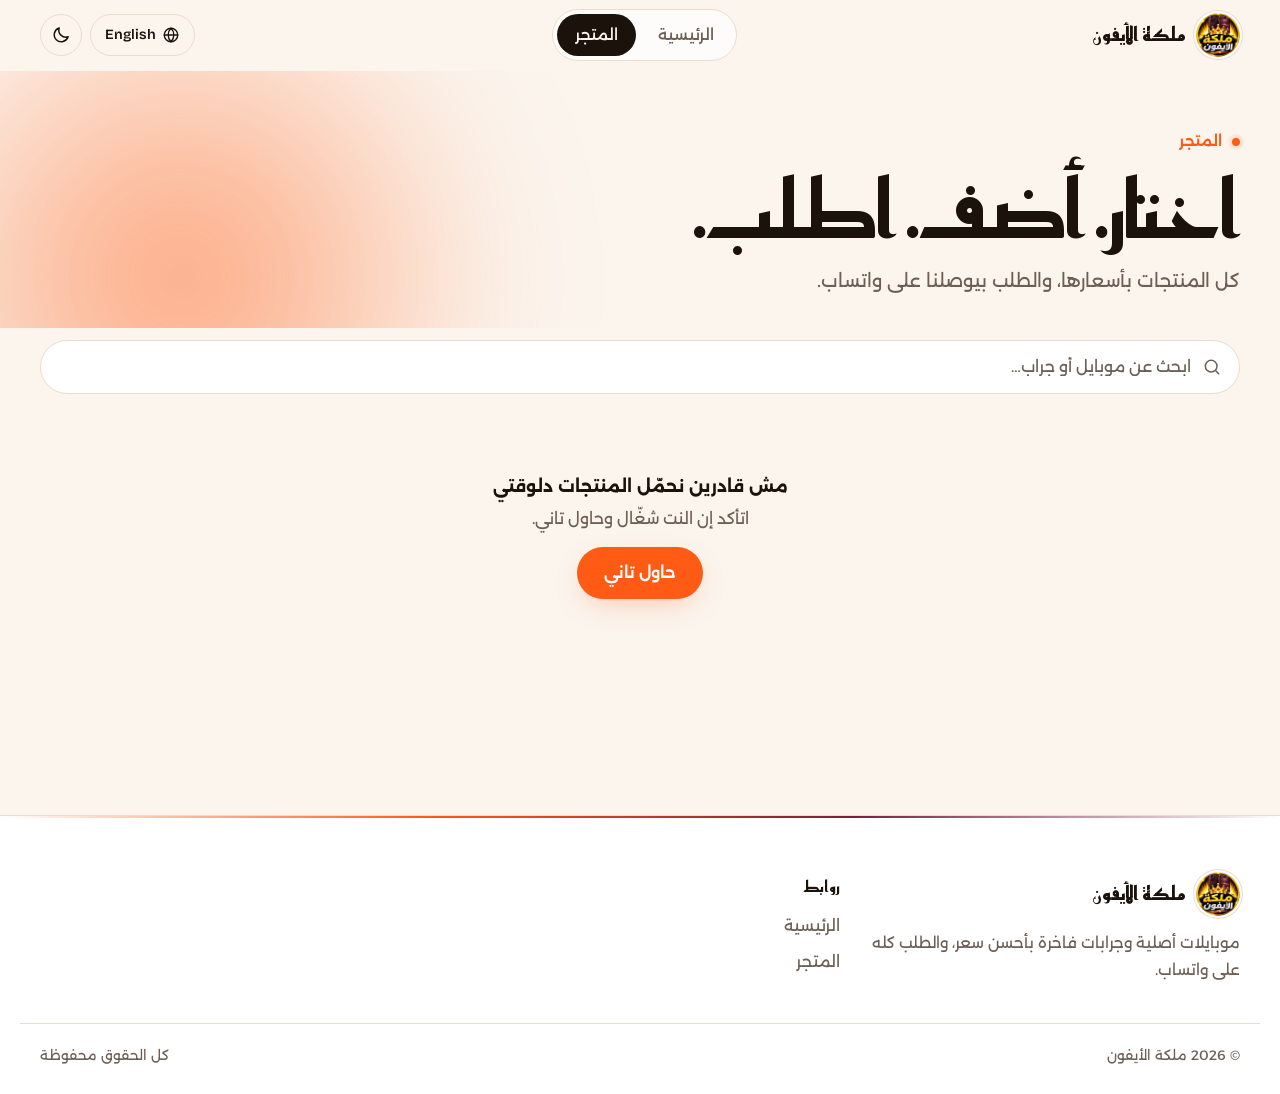
==== main.html @ d108b0ff "4" ====
<!doctype html>
<html lang="ar" dir="rtl">
<head>
<meta charset="utf-8">
<meta name="viewport" content="width=device-width, initial-scale=1, viewport-fit=cover">
<title>المتجر | ملكة الأيفون</title>
<meta name="description" content="تسوّق موبايلات وجرابات ملكة الأيفون بأسعارها، وابعت طلبك على واتساب.">
<meta name="color-scheme" content="light dark">
<meta name="theme-color" content="#FBF5EE" media="(prefers-color-scheme: light)">
<meta name="theme-color" content="#0D0907" media="(prefers-color-scheme: dark)">
<meta property="og:type" content="website">
<meta property="og:title" content="المتجر | ملكة الأيفون">
<meta property="og:description" content="تسوّق موبايلات وجرابات ملكة الأيفون بأسعارها، وابعت طلبك على واتساب.">
<link rel="icon" href="favicon.ico" sizes="any">
<link rel="icon" type="image/png" sizes="32x32" href="img/favicon-32.png">
<link rel="icon" type="image/png" sizes="16x16" href="img/favicon-16.png">
<link rel="apple-touch-icon" href="img/apple-touch-icon.png">
<link rel="manifest" href="manifest.webmanifest">
<script>try{var d=document.documentElement,t=localStorage.getItem('mk_theme'),l=localStorage.getItem('mk_lang');if(t==='light'||t==='dark')d.setAttribute('data-theme',t);if(l==='en'){d.lang='en';d.dir='ltr'}}catch(e){}</script>
<link rel="preconnect" href="https://fonts.googleapis.com">
<link rel="preconnect" href="https://fonts.gstatic.com" crossorigin>
<link rel="stylesheet" href="https://fonts.googleapis.com/css2?family=Alexandria:wght@300;400;500;600;700&family=Bricolage+Grotesque:opsz,wght@12..96,400;12..96,500;12..96,700;12..96,800&family=Reem+Kufi:wght@500;600;700&family=Unbounded:wght@500;700;800&display=swap">
<link rel="stylesheet" href="one.css">
<link rel="stylesheet" href="main/main.css">
<script src="config.js" defer></script>
<script src="one.js" defer></script>
<script src="main/main.js" defer></script>
</head>
<body data-page="main">
<a class="skip" href="#page" data-t="skip">تخطّى للمحتوى</a>
<div class="announce" id="announce" role="status" hidden><span></span></div>
<header class="top">
  <div class="wrap top-in">
    <a class="brand" href="index.html">
      <img class="brand-logo" src="img/logo.webp" width="44" height="44" alt="" decoding="async">
      <span class="brand-name" data-brand-name>ملكة الأيفون</span>
    </a>
    <nav class="nav" aria-label="القائمة" data-t-al="menu">
      <a href="index.html" data-t="home">الرئيسية</a>
      <a href="main.html" aria-current="page" data-t="shop">المتجر</a>
    </nav>
    <div class="top-act">
      <button class="lang-btn" id="langBtn" type="button" aria-label="Switch to English"><svg viewBox="0 0 24 24" width="18" height="18" fill="none" stroke="currentColor" stroke-width="1.8" stroke-linecap="round" aria-hidden="true"><circle cx="12" cy="12" r="9"/><path d="M3 12h18M12 3c2.6 2.6 3.8 5.6 3.8 9s-1.2 6.4-3.8 9c-2.6-2.6-3.8-5.6-3.8-9S9.4 5.6 12 3z"/></svg><span>English</span></button>
      <button class="icon-btn" id="themeBtn" type="button" aria-label="تبديل الثيم">
        <svg class="i-moon" viewBox="0 0 24 24" width="20" height="20" fill="none" stroke="currentColor" stroke-width="1.8" stroke-linecap="round" stroke-linejoin="round" aria-hidden="true"><path d="M20.5 14.2A8.5 8.5 0 0 1 9.8 3.5a8.5 8.5 0 1 0 10.7 10.7z"/></svg>
        <svg class="i-sun" viewBox="0 0 24 24" width="20" height="20" fill="none" stroke="currentColor" stroke-width="1.8" stroke-linecap="round" stroke-linejoin="round" aria-hidden="true"><circle cx="12" cy="12" r="4"/><path d="M12 2v2M12 20v2M4.9 4.9l1.4 1.4M17.7 17.7l1.4 1.4M2 12h2M20 12h2M4.9 19.1l1.4-1.4M17.7 6.3l1.4-1.4"/></svg>
      </button>
    </div>
  </div>
</header>
<main id="page">
  <section class="shop-hero">
    <div class="hero-bg" aria-hidden="true"><span class="blob b1"></span></div>
    <div class="wrap">
      <p class="eyebrow"><span class="dot"></span><span data-t="shopEyebrow">المتجر</span></p>
      <h1 class="shop-title" data-t="shopTitle">اختار. أضف. اطلب.</h1>
      <p class="sec-sub" data-t="shopSub">كل المنتجات بأسعارها، والطلب بيوصلنا على واتساب.</p>
    </div>
  </section>
  <div class="wrap">
    <div class="toolbar" id="toolbar">
      <label class="search">
        <span class="sr" data-t="search">ابحث عن منتج</span>
        <svg viewBox="0 0 24 24" width="20" height="20" fill="none" stroke="currentColor" stroke-width="1.8" stroke-linecap="round" aria-hidden="true"><circle cx="11" cy="11" r="7"/><path d="M20 20l-3.5-3.5"/></svg>
        <input id="q" type="search" placeholder="ابحث عن موبايل أو جراب…" data-t-ph="searchPh" autocomplete="off" enterkeyhint="search" maxlength="60">
      </label>
      <div class="cats" id="cats" role="group" aria-label="الأقسام" data-t-al="cats" hidden></div>
    </div>
    <p class="count" id="count" aria-live="polite"></p>
    <div id="shop" class="shop-area">
      <div class="grid" aria-hidden="true">
        <div class="card skel"></div><div class="card skel"></div><div class="card skel"></div><div class="card skel"></div>
        <div class="card skel"></div><div class="card skel"></div><div class="card skel"></div><div class="card skel"></div>
      </div>
    </div>
  </div>

  <div class="cartbar" id="cartbar" hidden><button type="button" id="cartOpen" aria-haspopup="dialog"></button></div>

  <dialog class="sheet" id="pd" aria-labelledby="pdHead">
    <div class="sheet-head"><h2 id="pdHead" data-t="pdHead">تفاصيل المنتج</h2><button class="close" type="button" data-close data-t-al="close" aria-label="إغلاق"><svg viewBox="0 0 24 24" width="18" height="18" fill="none" stroke="currentColor" stroke-width="2" stroke-linecap="round" aria-hidden="true"><path d="M6 6l12 12M18 6L6 18"/></svg></button></div>
    <div class="sheet-body" id="pdBody"></div>
    <div class="sheet-foot" id="pdFoot"></div>
  </dialog>

  <dialog class="sheet" id="cart" aria-labelledby="cartHead">
    <div class="sheet-head"><h2 id="cartHead" data-t="cartHead">طلبك</h2><button class="close" type="button" data-close data-t-al="close" aria-label="إغلاق"><svg viewBox="0 0 24 24" width="18" height="18" fill="none" stroke="currentColor" stroke-width="2" stroke-linecap="round" aria-hidden="true"><path d="M6 6l12 12M18 6L6 18"/></svg></button></div>
    <div class="sheet-body">
      <div class="lines" id="cartLines"></div>
      <div class="total"><span data-t="total">الإجمالي</span><span class="v" id="cartTotal"></span></div>
      <p class="note-s" id="cartNote" hidden></p>
      <form class="form" id="orderForm" novalidate>
        <label><span data-t="fName">الاسم</span>
          <input id="fName" name="name" type="text" autocomplete="name" maxlength="60" required>
          <span class="err" id="fNameErr" data-t="fNameErr" hidden>اكتب اسمك عشان نعرف نكلمك.</span>
        </label>
        <label id="fAddrWrap"><span data-t="fAddr">العنوان</span>
          <input id="fAddr" name="address" type="text" autocomplete="street-address" maxlength="200">
        </label>
        <label><span data-t="fNote">ملاحظات (اختياري)</span>
          <textarea id="fNote" name="note" maxlength="300"></textarea>
        </label>
      </form>
    </div>
    <div class="sheet-foot">
      <button class="btn btn-main btn-block" type="button" id="sendOrder">
        <svg viewBox="0 0 24 24" width="20" height="20" fill="currentColor" aria-hidden="true"><path d="M12.04 2a9.9 9.9 0 0 0-8.5 14.9L2 22l5.25-1.38A9.9 9.9 0 1 0 12.04 2zm5.8 14.1c-.25.7-1.45 1.33-2 1.4-.52.07-1.17.1-1.88-.12a17 17 0 0 1-1.7-.63c-3-1.3-4.95-4.32-5.1-4.52-.15-.2-1.2-1.6-1.2-3.04 0-1.45.76-2.16 1.03-2.45.27-.3.6-.37.8-.37h.58c.18 0 .43-.07.67.5.25.6.84 2.06.92 2.2.07.15.12.32.02.52-.1.2-.15.32-.3.5l-.45.52c-.15.15-.3.31-.13.6.17.3.77 1.27 1.65 2.05 1.13 1 2.08 1.32 2.38 1.47.3.15.47.12.65-.07.17-.2.75-.87.95-1.17.2-.3.4-.25.67-.15.27.1 1.72.8 2.02.96.3.15.5.22.57.35.07.12.07.7-.18 1.4z"/></svg>
        <span data-t="send">إرسال الطلب على واتساب</span>
      </button>
      <button class="btn btn-ghost btn-block" type="button" id="clearCart" data-t="clear">تفريغ السلة</button>
    </div>
  </dialog>
</main>
<footer class="foot" id="foot"></footer>
<div class="toast" id="toast" role="status" aria-live="polite"></div>
</body>
</html>
---- one.css ----
:root{
  color-scheme: light;
  --bg:#FBF5EE;
  --surface:#FFFFFF;
  --surface-2:#F4EADF;
  --ink:#1B120C;
  --ink-2:#6E5F55;
  --line:#EBDCCB;
  --brand:#FF5B14;
  --brand-2:#FF8A3D;
  --brand-deep:#C93D05;
  --on-brand:#FFFFFF;
  --brand-soft:#FFE6D8;
  --accent:#7A1E3A;
  --glow:rgba(255,91,20,.38);
  --spot:rgba(255,120,50,.16);
  --danger:#C2362F;
  --ok:#2F7D5B;
  --shadow:0 1px 2px rgba(27,18,12,.05), 0 18px 40px -22px rgba(90,40,10,.35);
  --r-s:12px; --r-m:20px; --r-l:30px;
  --f-display:"Reem Kufi","Alexandria",system-ui,sans-serif;
  --f-body:"Alexandria","Segoe UI",Tahoma,system-ui,sans-serif;
  --gold:var(--brand); --gold-ink:var(--on-brand); --gold-deep:var(--brand);
}
:root:lang(en){
  --f-display:"Unbounded","Bricolage Grotesque",system-ui,sans-serif;
  --f-body:"Bricolage Grotesque",system-ui,sans-serif;
}
@media (prefers-color-scheme: dark){
  :root:not([data-theme="light"]){
    color-scheme: dark;
    --bg:#0D0907; --surface:#17110D; --surface-2:#221912; --ink:#F7EDE4; --ink-2:#B3A194; --line:#30251C;
    --brand:#FF6A26; --brand-2:#FF9A55; --brand-deep:#FF6A26; --on-brand:#1A0A02; --brand-soft:#33190B; --accent:#E0577C;
    --glow:rgba(255,106,38,.45); --spot:rgba(255,106,38,.14); --danger:#F0857E; --ok:#6CC49C;
    --shadow:0 1px 2px rgba(0,0,0,.4), 0 22px 50px -24px rgba(0,0,0,.8);
  }
}
:root[data-theme="dark"]{
  color-scheme: dark;
  --bg:#0D0907; --surface:#17110D; --surface-2:#221912; --ink:#F7EDE4; --ink-2:#B3A194; --line:#30251C;
  --brand:#FF6A26; --brand-2:#FF9A55; --brand-deep:#FF6A26; --on-brand:#1A0A02; --brand-soft:#33190B; --accent:#E0577C;
  --glow:rgba(255,106,38,.45); --spot:rgba(255,106,38,.14); --danger:#F0857E; --ok:#6CC49C;
  --shadow:0 1px 2px rgba(0,0,0,.4), 0 22px 50px -24px rgba(0,0,0,.8);
}

*,*::before,*::after{box-sizing:border-box}
html{overflow-x:clip;-webkit-text-size-adjust:100%;scroll-padding-top:90px;scroll-behavior:smooth}
html.lock{overflow:hidden}
body{
  margin:0;min-height:100dvh;display:flex;flex-direction:column;overflow-x:clip;
  background:var(--bg);color:var(--ink);
  font:400 16px/1.75 var(--f-body);
  -webkit-font-smoothing:antialiased;
  transition:background-color .3s,color .3s;
}
:lang(en) body{line-height:1.6}
img{max-width:100%;height:auto;display:block}
button,input,textarea,select{font:inherit;color:inherit}
button{cursor:pointer}
h1,h2,h3,p{margin:0}
ul,ol{margin:0;padding:0;list-style:none}
[hidden]{display:none !important}
::selection{background:var(--brand);color:var(--on-brand)}
:focus-visible{outline:2px solid var(--brand);outline-offset:3px;border-radius:8px}
.sr{position:absolute;width:1px;height:1px;overflow:hidden;clip:rect(0 0 0 0);white-space:nowrap}
.wrap{width:100%;max-width:1240px;margin-inline:auto;padding-inline:20px}

.skip{position:absolute;inset-inline-start:12px;top:-60px;background:var(--brand);color:var(--on-brand);padding:8px 14px;border-radius:var(--r-s);z-index:100;font-weight:600}
.skip:focus{top:10px}

.announce{position:relative;z-index:31;background:var(--ink);color:var(--bg);text-align:center;font-size:.86rem;font-weight:500;padding:8px 16px}
.announce.warn{background:var(--danger);color:#fff}

.top{position:sticky;top:0;z-index:30;transition:background-color .3s,box-shadow .3s,border-color .3s;border-bottom:1px solid transparent}
.top.scrolled{background:color-mix(in srgb,var(--bg) 78%,transparent);backdrop-filter:blur(16px) saturate(1.4);-webkit-backdrop-filter:blur(16px) saturate(1.4);border-color:var(--line)}
.top-in{display:flex;align-items:center;justify-content:space-between;gap:12px;min-height:70px}
.brand{display:flex;align-items:center;gap:10px;text-decoration:none;color:inherit;min-width:0}
.brand-logo{width:44px;height:44px;border-radius:50%;flex:none;box-shadow:0 0 0 2px var(--surface),0 0 0 3px var(--line)}
.brand-name{font-family:var(--f-display);font-weight:700;font-size:1.2rem;white-space:nowrap;overflow:hidden;text-overflow:ellipsis}
:lang(en) .brand-name{font-size:.95rem;letter-spacing:-.01em}
.nav{display:none;gap:4px;padding:4px;border-radius:999px;background:color-mix(in srgb,var(--surface) 70%,transparent);border:1px solid var(--line)}
.nav a{padding:8px 18px;border-radius:999px;text-decoration:none;color:var(--ink-2);font-weight:500;font-size:.95rem;transition:color .2s,background-color .2s}
.nav a:hover{color:var(--ink)}
.nav a[aria-current="page"]{background:var(--ink);color:var(--bg)}
@media (min-width:760px){.nav{display:flex}}
.top-act{display:flex;align-items:center;gap:8px}
.lang-btn{display:inline-flex;align-items:center;gap:6px;height:42px;padding:0 14px;border-radius:999px;background:transparent;border:1px solid var(--line);font-weight:600;font-size:.88rem;transition:border-color .2s,color .2s}
.lang-btn span{font-family:"Bricolage Grotesque",system-ui,sans-serif}
:lang(en) .lang-btn span{font-family:"Alexandria",sans-serif}
.lang-btn:hover{border-color:var(--brand);color:var(--brand)}
.icon-btn{width:42px;height:42px;flex:none;display:grid;place-items:center;background:transparent;border:1px solid var(--line);border-radius:50%;transition:border-color .2s,color .2s}
.icon-btn:hover{border-color:var(--brand);color:var(--brand)}
.icon-btn .i-sun{display:none}
:root[data-theme="dark"] .icon-btn .i-sun{display:block}
:root[data-theme="dark"] .icon-btn .i-moon{display:none}
@media (prefers-color-scheme: dark){
  :root:not([data-theme="light"]) .icon-btn .i-sun{display:block}
  :root:not([data-theme="light"]) .icon-btn .i-moon{display:none}
}
.mnav{display:flex;gap:6px;justify-content:center;padding:0 16px 10px}
@media (min-width:760px){.mnav{display:none}}

main#page{flex:1}

.eyebrow{display:inline-flex;align-items:center;gap:10px;font-size:.82rem;font-weight:600;color:var(--brand);text-transform:uppercase;letter-spacing:.08em}
:lang(ar) .eyebrow{letter-spacing:0;font-size:.92rem}
.eyebrow .dot{width:8px;height:8px;border-radius:50%;background:var(--brand);box-shadow:0 0 0 4px var(--brand-soft);animation:pulse 2.4s ease-in-out infinite}
@keyframes pulse{50%{box-shadow:0 0 0 8px transparent}}
.sec-title{font-family:var(--f-display);font-weight:700;font-size:clamp(2rem,5.2vw,3.8rem);line-height:1.15;letter-spacing:-.01em;margin-top:10px;text-wrap:balance}
:lang(en) .sec-title{font-size:clamp(1.7rem,4.4vw,3.2rem);letter-spacing:-.03em;line-height:1.08}
.sec-sub{color:var(--ink-2);font-size:clamp(1rem,2vw,1.15rem);margin-top:12px;max-width:52ch}

.hero-bg{position:absolute;inset:0;overflow:hidden;pointer-events:none;z-index:0}
.blob{position:absolute;border-radius:50%;filter:blur(70px);opacity:.75}
.blob.b1{width:min(70vw,720px);aspect-ratio:1;background:radial-gradient(circle,var(--brand) 0%,transparent 65%);top:-28%;inset-inline-end:-14%;animation:float 14s ease-in-out infinite}
.blob.b2{width:min(46vw,480px);aspect-ratio:1;background:radial-gradient(circle,var(--accent) 0%,transparent 65%);bottom:-18%;inset-inline-start:-10%;opacity:.4;animation:float 18s ease-in-out infinite reverse}
@keyframes float{50%{transform:translate(4%,6%) scale(1.08)}}

.btn{
  display:inline-flex;align-items:center;justify-content:center;gap:10px;
  min-height:52px;padding:0 26px;border-radius:999px;border:1px solid transparent;
  font-weight:600;font-size:1rem;text-decoration:none;line-height:1;white-space:nowrap;
  transition:transform .2s cubic-bezier(.2,.8,.2,1),background-color .2s,border-color .2s,box-shadow .3s,color .2s;
}
.btn .arr{transition:transform .25s}
:lang(en) .btn .arr{transform:scaleX(-1)}
.btn:hover .arr{transform:translateX(-4px)}
:lang(en) .btn:hover .arr{transform:scaleX(-1) translateX(-4px)}
.btn:active{transform:scale(.97)}
.btn[disabled]{opacity:.5;cursor:not-allowed;transform:none}
.btn-main,.btn-gold{background:var(--brand);color:var(--on-brand);box-shadow:0 10px 30px -10px var(--glow)}
.btn-main:hover:not([disabled]),.btn-gold:hover:not([disabled]){box-shadow:0 16px 40px -10px var(--glow);transform:translateY(-2px)}
.btn-ghost,.btn-line{background:transparent;border-color:var(--line);color:var(--ink)}
.btn-ghost:hover:not([disabled]),.btn-line:hover:not([disabled]){border-color:var(--ink)}
.btn-light{background:#FFF7F0;color:#1B120C}
.btn-light:hover{transform:translateY(-2px)}
.btn-block{width:100%}

.rv{opacity:0;transform:translateY(28px);transition:opacity .9s cubic-bezier(.2,.8,.2,1),transform .9s cubic-bezier(.2,.8,.2,1);transition-delay:var(--dl,0s)}
.rv.in{opacity:1;transform:none}

.foot{position:relative;margin-top:40px;background:var(--surface);border-top:1px solid var(--line);padding-block:56px calc(26px + env(safe-area-inset-bottom));overflow:hidden}
.foot::before{content:"";position:absolute;inset-inline:0;top:-1px;height:3px;background:linear-gradient(90deg,transparent,var(--brand),var(--accent),transparent)}
.foot-grid{display:grid;gap:32px;grid-template-columns:1fr}
@media (min-width:760px){.foot-grid{grid-template-columns:1.6fr 1fr 1.2fr 1fr}}
.foot-about{color:var(--ink-2);margin-top:14px;max-width:36ch;font-size:.95rem}
.foot-col{display:flex;flex-direction:column;gap:8px}
.foot-col h2{font-family:var(--f-display);font-size:1rem;font-weight:700;margin-bottom:4px}
:lang(en) .foot-col h2{font-size:.85rem;text-transform:uppercase;letter-spacing:.06em}
.foot-col a{color:var(--ink-2);text-decoration:none;width:max-content;transition:color .2s}
.foot-col a:hover{color:var(--brand)}
.foot-line{display:flex;align-items:flex-start;gap:8px;color:var(--ink-2);font-size:.93rem}
.foot-line svg{flex:none;margin-top:4px;color:var(--brand)}
.social{display:flex;flex-wrap:wrap;gap:10px}
.social a{width:44px;height:44px;display:grid;place-items:center;border-radius:50%;border:1px solid var(--line);color:var(--ink);transition:background-color .2s,color .2s,border-color .2s,transform .2s}
.social a:hover{background:var(--brand);border-color:var(--brand);color:var(--on-brand);transform:translateY(-3px)}
.foot-bottom{display:flex;flex-wrap:wrap;justify-content:space-between;gap:8px;margin-top:40px;padding-top:20px;border-top:1px solid var(--line);color:var(--ink-2);font-size:.85rem}

.toast{
  position:fixed;inset-inline:0;bottom:calc(96px + env(safe-area-inset-bottom));margin-inline:auto;width:max-content;max-width:calc(100% - 32px);
  background:var(--ink);color:var(--bg);padding:12px 20px;border-radius:999px;font-size:.92rem;font-weight:500;
  box-shadow:var(--shadow);opacity:0;transform:translateY(10px);pointer-events:none;z-index:90;
  transition:opacity .25s,transform .25s;
}
.toast.show{opacity:1;transform:none}

@media (prefers-reduced-motion: reduce){
  html{scroll-behavior:auto}
  *,*::before,*::after{animation-duration:.01ms !important;animation-iteration-count:1 !important;transition-duration:.01ms !important}
  .rv{opacity:1;transform:none}
}
---- main/main.css ----
.shop-hero{position:relative;overflow:hidden;padding:56px 0 30px}
.shop-hero .wrap{position:relative;z-index:1}
.shop-hero .blob.b1{top:-60%;opacity:.55}
.shop-title{font-family:var(--f-display);font-weight:700;font-size:clamp(2.4rem,7vw,5rem);line-height:1.08;margin-top:12px;letter-spacing:-.01em}
:lang(en) .shop-title{font-size:clamp(2rem,6vw,4.2rem);letter-spacing:-.045em;font-weight:800}
.shop-area{padding-bottom:120px}
.toolbar{
  position:sticky;top:0;z-index:20;margin-inline:-16px;padding:10px 16px 12px;
  background:color-mix(in srgb,var(--bg) 94%,transparent);
  backdrop-filter:blur(8px);-webkit-backdrop-filter:blur(8px);
  display:flex;flex-direction:column;gap:10px;
}
.search{position:relative;display:block}
.search svg{position:absolute;inset-inline-start:14px;top:50%;transform:translateY(-50%);color:var(--ink-2);pointer-events:none}
.search input{
  width:100%;height:48px;padding:0 44px;border-radius:var(--r-m);
  background:var(--surface);border:1px solid var(--line);outline:none;
  transition:border-color .2s;
}
.search input::placeholder{color:var(--ink-2)}
.search input:focus{border-color:var(--brand)}
.search input::-webkit-search-cancel-button{display:none}

.cats{display:flex;gap:8px;overflow-x:auto;scrollbar-width:none;padding-block:2px;margin-inline:-16px;padding-inline:16px}
.cats::-webkit-scrollbar{display:none}
.chip{
  flex:none;display:inline-flex;align-items:center;gap:6px;min-height:40px;padding:0 16px;border-radius:999px;
  background:var(--surface);border:1px solid var(--line);font-size:.95rem;font-weight:500;
  transition:background-color .2s,border-color .2s,color .2s;
}
.chip:hover{border-color:var(--brand)}
.chip[aria-pressed="true"]{background:var(--ink);border-color:var(--ink);color:var(--bg)}

.count{color:var(--ink-2);font-size:.88rem;margin:8px 2px 4px}
.group-title{display:flex;align-items:center;gap:10px;font-size:1.15rem;font-weight:700;margin:22px 2px 12px}
.group-title::after{content:"";flex:1;height:1px;background:linear-gradient(to left,var(--line),transparent)}
.group-title:first-child{margin-top:10px}

.grid{display:grid;grid-template-columns:repeat(auto-fill,minmax(150px,1fr));gap:12px}
@media (min-width:640px){.grid{grid-template-columns:repeat(auto-fill,minmax(200px,1fr));gap:16px}}

.card{
  position:relative;display:flex;flex-direction:column;overflow:hidden;
  background:var(--surface);border:1px solid var(--line);border-radius:var(--r-m);box-shadow:var(--shadow);
  transition:border-color .2s;
}
.card:hover{border-color:color-mix(in srgb,var(--gold-deep) 55%,var(--line))}
.card-hit{all:unset;display:flex;flex-direction:column;flex:1;cursor:pointer;text-align:start;box-sizing:border-box}
.card-hit:focus-visible{outline:2px solid var(--brand);outline-offset:-2px;border-radius:var(--r-m)}

.media{
  position:relative;aspect-ratio:1/1;display:grid;place-items:center;padding:14px;
  background:
    radial-gradient(120% 80% at 50% 0%,var(--spot),transparent 70%),
    linear-gradient(to bottom,var(--surface-2),var(--surface));
}
.media img{position:absolute;inset:14px;width:calc(100% - 28px);height:calc(100% - 28px);object-fit:contain}
.media img.ph{position:static;inset:auto;width:46%;height:auto;opacity:.38;filter:grayscale(.4)}
.badge{
  position:absolute;top:10px;inset-inline-start:10px;padding:3px 10px;border-radius:999px;
  background:var(--gold);color:var(--gold-ink);font-size:.76rem;font-weight:700;line-height:1.5;
}
.badge.out{background:var(--ink);color:var(--bg)}

.info{display:flex;flex-direction:column;gap:2px;padding:10px 12px 8px}
.brand-s{font-size:.78rem;color:var(--ink-2)}
.name{font-size:.95rem;font-weight:600;line-height:1.5;display:-webkit-box;-webkit-line-clamp:2;-webkit-box-orient:vertical;overflow:hidden;min-height:3em}
.price{margin-top:4px;display:flex;flex-wrap:wrap;align-items:baseline;gap:2px 8px;font-variant-numeric:tabular-nums}
.price .from{font-size:.78rem;color:var(--ink-2)}
.price b{font-size:1.1rem;color:var(--brand);font-weight:700}
.price .cur{font-size:.8rem;color:var(--ink-2)}
.price s{font-size:.82rem;color:var(--ink-2)}
.price .ask{font-size:.9rem;color:var(--ink-2)}

.card .add{
  margin:0 12px 12px;min-height:42px;border-radius:var(--r-s);border:0;
  background:var(--gold);color:var(--gold-ink);font-weight:600;font-size:.92rem;
  transition:background-color .2s,opacity .2s,transform .12s;
}
.card .add:hover:not([disabled]){background:color-mix(in srgb,var(--gold) 88%,#fff)}
.card .add:active{transform:scale(.98)}
.card .add[disabled]{background:var(--surface-2);color:var(--ink-2);cursor:not-allowed}

.skel{min-height:290px;background:linear-gradient(100deg,var(--surface) 30%,var(--surface-2) 50%,var(--surface) 70%);background-size:300% 100%;animation:shimmer 1.6s linear infinite}
.skel-bar{height:100px}
@keyframes shimmer{from{background-position:100% 0}to{background-position:-100% 0}}

.empty{text-align:center;color:var(--ink-2);padding:56px 16px}
.empty .btn{margin-top:14px}
.empty strong{display:block;color:var(--ink);font-size:1.05rem;margin-bottom:4px}

.cartbar{
  position:fixed;inset-inline:0;bottom:0;z-index:40;display:flex;justify-content:center;
  padding:0 16px calc(14px + env(safe-area-inset-bottom));pointer-events:none;
}
.cartbar button{
  pointer-events:auto;width:100%;max-width:520px;min-height:56px;padding:0 18px;border:0;border-radius:var(--r-l);
  display:flex;align-items:center;justify-content:space-between;gap:12px;
  background:var(--ink);color:var(--bg);box-shadow:0 18px 40px -14px rgba(0,0,0,.5);font-weight:600;
  animation:rise .22s ease-out;
}
.cartbar .n{min-width:28px;height:28px;padding:0 8px;border-radius:999px;background:var(--gold);color:var(--gold-ink);display:grid;place-items:center;font-size:.88rem}
.cartbar .tot{font-variant-numeric:tabular-nums}
@keyframes rise{from{transform:translateY(16px);opacity:0}to{transform:none;opacity:1}}

dialog.sheet{
  width:100%;max-width:560px;max-height:92dvh;margin:auto auto 0;padding:0;border:0;overflow:hidden;
  background:var(--surface);color:var(--ink);border-radius:var(--r-l) var(--r-l) 0 0;
  box-shadow:0 -10px 40px -10px rgba(0,0,0,.4);
}
dialog.sheet[open]{display:flex;flex-direction:column;animation:sheet-up .22s ease-out}
dialog.sheet::backdrop{background:rgba(20,12,24,.55)}
@keyframes sheet-up{from{transform:translateY(24px);opacity:0}to{transform:none;opacity:1}}
@media (min-width:720px){
  dialog.sheet{margin:auto;border-radius:var(--r-l);max-height:88dvh}
}
.sheet-head{display:flex;align-items:center;justify-content:space-between;gap:12px;padding:14px 16px;border-bottom:1px solid var(--line)}
.sheet-head h2{font-size:1.08rem;font-weight:700}
.sheet-body{overflow-y:auto;overscroll-behavior:contain;padding:16px;display:flex;flex-direction:column;gap:16px}
.sheet-foot{padding:12px 16px calc(12px + env(safe-area-inset-bottom));border-top:1px solid var(--line);display:flex;flex-direction:column;gap:10px;background:var(--surface)}
.close{width:40px;height:40px;border-radius:50%;border:1px solid var(--line);background:var(--surface-2);display:grid;place-items:center}
.close:hover{border-color:var(--brand)}

.pd-media{aspect-ratio:4/3;border-radius:var(--r-m);overflow:hidden;position:relative}
.pd-media.media{padding:18px}
.pd-media.media img{inset:18px;width:calc(100% - 36px);height:calc(100% - 36px)}
.pd-media.media img.ph{width:34%;height:auto;inset:auto}
.pd-title{font-size:1.2rem;font-weight:700;line-height:1.5}
.pd-desc{color:var(--ink-2);font-size:.96rem;white-space:pre-line}
.field{display:flex;flex-direction:column;gap:8px}
.field-label{font-size:.9rem;font-weight:600}
.opts{display:flex;flex-wrap:wrap;gap:8px}
.opt{
  min-height:42px;padding:0 16px;border-radius:var(--r-s);background:var(--surface);border:1px solid var(--line);font-size:.94rem;
  transition:border-color .2s,background-color .2s;
}
.opt:hover{border-color:var(--brand)}
.opt[aria-checked="true"]{border-color:var(--brand);background:var(--brand-soft);color:var(--brand);font-weight:600}
.pd-price{font-size:1.4rem;font-weight:700;color:var(--brand);font-variant-numeric:tabular-nums}
.pd-price .cur{font-size:.9rem;color:var(--ink-2);font-weight:500}
.pd-price s{font-size:.95rem;color:var(--ink-2);font-weight:400;margin-inline-start:8px}

.pd-actions{display:flex;gap:10px;align-items:center}
.pd-actions .btn{flex:1}
.qty{display:inline-flex;align-items:center;border:1px solid var(--line);border-radius:var(--r-s);overflow:hidden;background:var(--surface)}
.qty button{width:40px;height:40px;border:0;background:transparent;font-size:1.2rem;line-height:1}
.qty button:hover{background:var(--surface-2)}
.qty span{min-width:34px;text-align:center;font-weight:600;font-variant-numeric:tabular-nums}

.lines{display:flex;flex-direction:column;gap:12px}
.line{display:grid;grid-template-columns:64px 1fr;gap:12px;padding-bottom:12px;border-bottom:1px dashed var(--line)}
.line:last-child{border-bottom:0;padding-bottom:0}
.line .thumb{width:64px;height:64px;border-radius:var(--r-s);padding:4px;display:grid;place-items:center;background:var(--surface-2)}
.line .thumb{position:relative}
.line .thumb img{inset:4px;width:calc(100% - 8px);height:calc(100% - 8px)}
.line .thumb img.ph{width:70%;height:auto;inset:auto}
.line h3{font-size:.95rem;font-weight:600;line-height:1.5}
.line .var{font-size:.82rem;color:var(--ink-2)}
.line .row{display:flex;align-items:center;justify-content:space-between;gap:8px;margin-top:6px}
.line .lt{font-weight:700;color:var(--brand);font-variant-numeric:tabular-nums}
.link-del{background:none;border:0;color:var(--danger);font-size:.85rem;padding:6px 4px}
.total{display:flex;align-items:center;justify-content:space-between;font-weight:700;font-size:1.05rem}
.total .v{color:var(--brand);font-variant-numeric:tabular-nums}
.note-s{font-size:.82rem;color:var(--ink-2)}

.form{display:flex;flex-direction:column;gap:12px}
.form label{display:flex;flex-direction:column;gap:6px;font-size:.9rem;font-weight:600}
.form input,.form textarea{
  width:100%;padding:12px 14px;border-radius:var(--r-s);background:var(--bg);border:1px solid var(--line);outline:none;font-weight:400;
  transition:border-color .2s;
}
.form textarea{min-height:76px;resize:vertical}
.form input:focus,.form textarea:focus{border-color:var(--brand)}
.form .err{color:var(--danger);font-weight:500;font-size:.84rem}
.form input.bad{border-color:var(--danger)}

.toolbar{top:70px;margin-inline:-20px;padding:12px 20px 14px}
.search input{height:54px;border-radius:999px;padding:0 48px;font-size:1rem}
.search svg{inset-inline-start:18px}
.chip{min-height:42px;padding:0 18px}
.group-title{font-family:var(--f-display);font-size:clamp(1.4rem,3vw,2rem);margin:44px 2px 18px;gap:12px}
:lang(en) .group-title{font-size:clamp(1.1rem,2.4vw,1.5rem);letter-spacing:-.02em}
.group-title .gi{display:grid;place-items:center;width:42px;height:42px;border-radius:50%;background:var(--brand-soft);color:var(--brand);flex:none}
.group-title .gc{font:600 .8rem var(--f-body);color:var(--ink-2);border:1px solid var(--line);border-radius:999px;padding:2px 10px;order:3}
.group-title::after{order:2}
.grid{gap:14px}
@media (min-width:640px){.grid{grid-template-columns:repeat(auto-fill,minmax(230px,1fr));gap:20px}}
.card{border-radius:var(--r-l);box-shadow:none;transition:transform .4s cubic-bezier(.2,.8,.2,1),box-shadow .4s,border-color .3s;animation:card-in .7s cubic-bezier(.2,.8,.2,1) both;animation-delay:var(--dl,0s)}
@keyframes card-in{from{opacity:0;transform:translateY(18px)}}
.card:hover{transform:translateY(-6px);box-shadow:var(--shadow);border-color:color-mix(in srgb,var(--brand) 45%,var(--line))}
.media{background:radial-gradient(90% 70% at 50% 20%,var(--spot),transparent 70%),var(--surface-2);margin:8px;border-radius:calc(var(--r-l) - 8px);overflow:hidden}
.media img{transition:transform .6s cubic-bezier(.2,.8,.2,1)}
.card:hover .media img:not(.ph){transform:scale(1.06)}
.badge{background:var(--brand);color:var(--on-brand);font-size:.74rem;padding:4px 12px}
.info{padding:8px 16px 10px}
.name{font-size:1rem}
.price b{color:var(--ink);font-size:1.2rem;font-family:var(--f-display)}
:lang(en) .price b{font-size:1.05rem}
.card .add{display:flex;align-items:center;justify-content:space-between;gap:8px;margin:0 12px 12px;min-height:46px;padding:0 16px;border-radius:999px;background:var(--surface-2);color:var(--ink);font-weight:600}
.card .add svg{transition:transform .3s}
.card .add:hover:not([disabled]){background:var(--brand);color:var(--on-brand)}
.card .add:hover:not([disabled]) svg{transform:rotate(90deg)}
.cartbar button{border-radius:999px;min-height:62px;padding:0 10px 0 22px}
:root[dir="rtl"] .cartbar button{padding:0 22px 0 10px}
.cartbar .cb-l,.cartbar .cb-r{display:flex;align-items:center;gap:10px}
.cartbar .n{min-width:42px;height:42px;border-radius:50%;background:var(--brand);color:var(--on-brand);font-size:.95rem}
.cartbar button.bump{animation:bump .45s cubic-bezier(.2,.8,.2,1)}
@keyframes bump{40%{transform:scale(1.04)}}
dialog.sheet{border-radius:var(--r-l) var(--r-l) 0 0}
.pd-media{border-radius:var(--r-m)}
.pd-title{font-family:var(--f-display);font-size:1.5rem}
:lang(en) .pd-title{font-size:1.2rem;letter-spacing:-.02em}
.pd-price{color:var(--brand);font-family:var(--f-display)}
.opt{border-radius:999px}
.opt[aria-checked="true"]{border-color:var(--brand);background:var(--brand);color:var(--on-brand)}
.qty{border-radius:999px}
.total .v,.line .lt{color:var(--brand)}
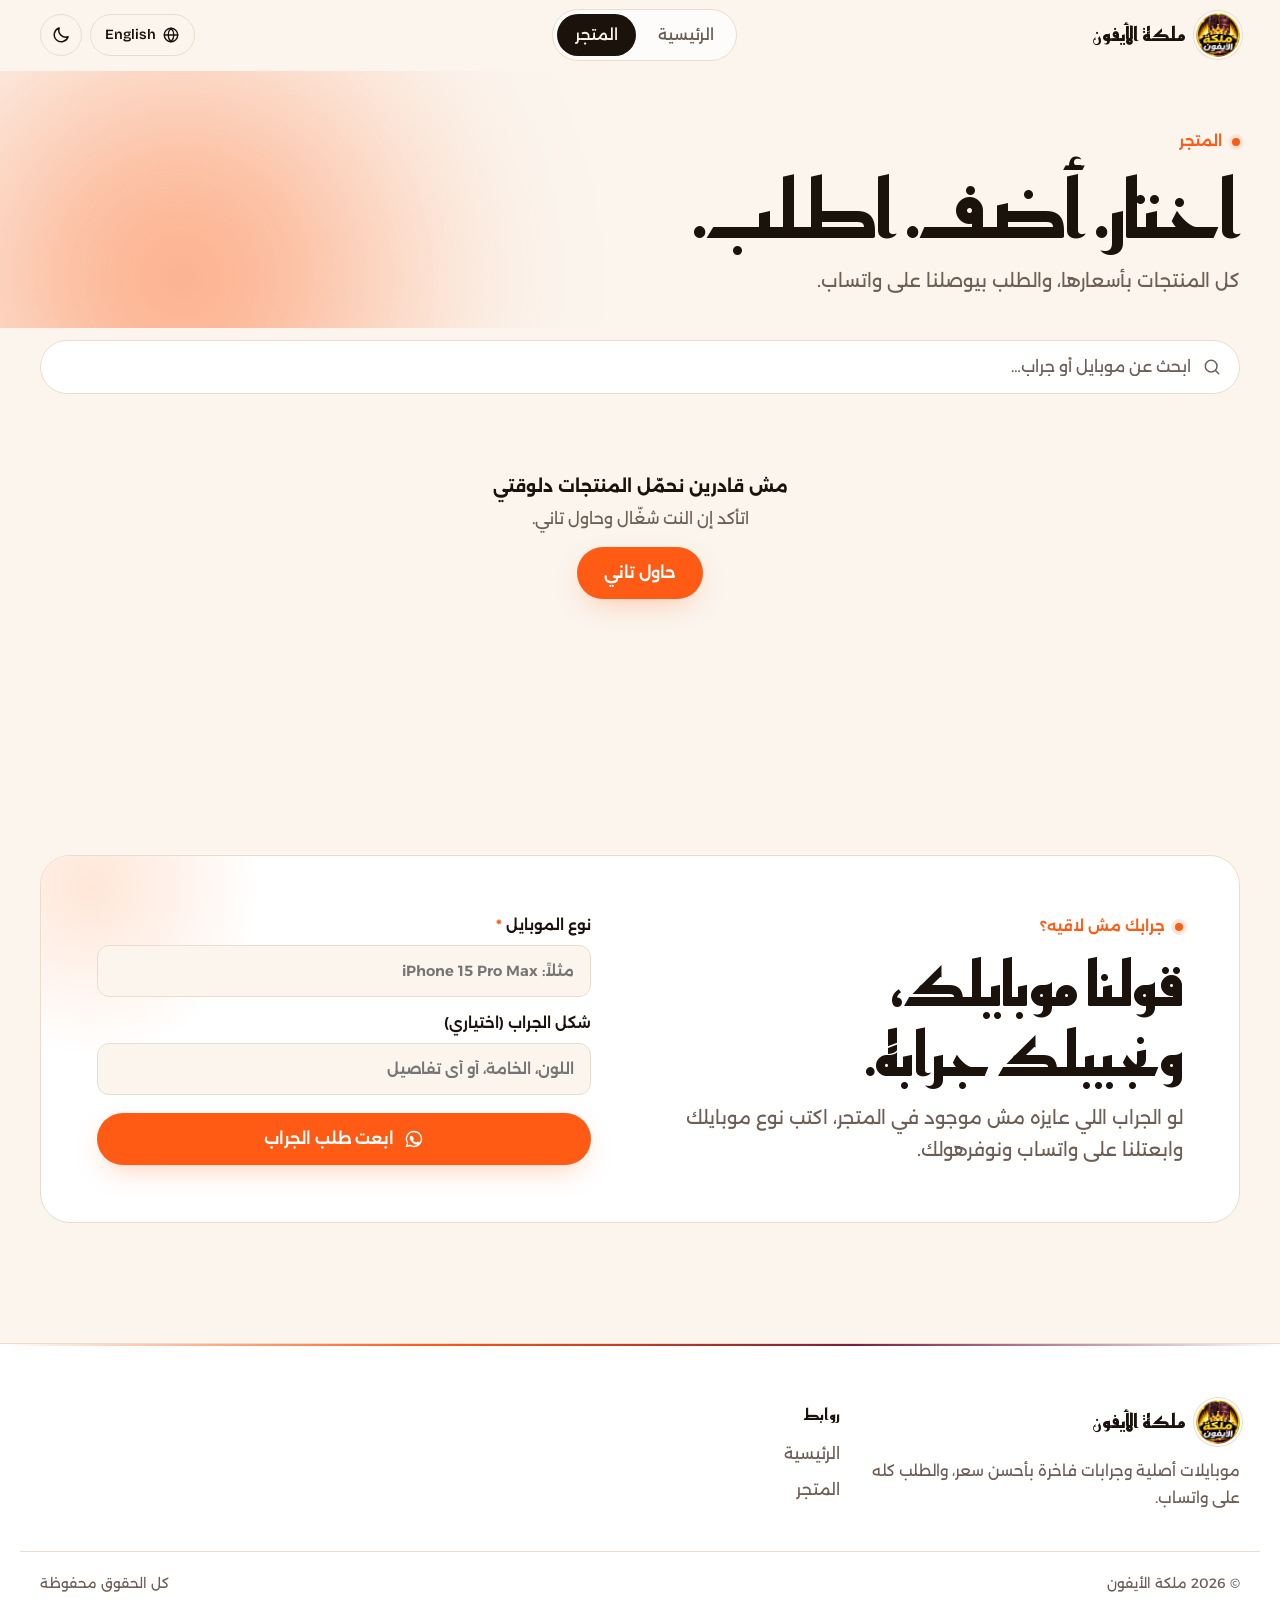
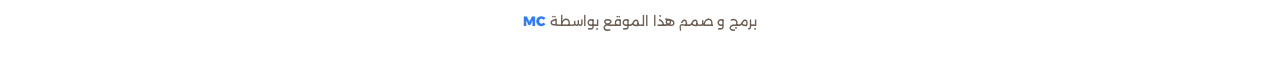
==== commit 767d7a07: "7" ====
--- a/main.html
+++ b/main.html
@@ -20,10 +20,10 @@
 <link rel="preconnect" href="https://fonts.googleapis.com">
 <link rel="preconnect" href="https://fonts.gstatic.com" crossorigin>
 <link rel="stylesheet" href="https://fonts.googleapis.com/css2?family=Alexandria:wght@300;400;500;600;700&family=Bricolage+Grotesque:opsz,wght@12..96,400;12..96,500;12..96,700;12..96,800&family=Reem+Kufi:wght@500;600;700&family=Unbounded:wght@500;700;800&display=swap">
-<link rel="stylesheet" href="one.css">
+<link rel="stylesheet" href="core/one.css">
 <link rel="stylesheet" href="main/main.css">
-<script src="config.js" defer></script>
-<script src="one.js" defer></script>
+<script src="core/config.js" defer></script>
+<script src="core/one.js" defer></script>
 <script src="main/main.js" defer></script>
 </head>
 <body data-page="main">
@@ -75,6 +75,8 @@
     </div>
   </div>
 
+  <section class="case-req wrap" id="caseReq" aria-labelledby="caseTitle"></section>
+
   <div class="cartbar" id="cartbar" hidden><button type="button" id="cartOpen" aria-haspopup="dialog"></button></div>
 
   <dialog class="sheet" id="pd" aria-labelledby="pdHead">
@@ -90,12 +92,19 @@
       <div class="total"><span data-t="total">الإجمالي</span><span class="v" id="cartTotal"></span></div>
       <p class="note-s" id="cartNote" hidden></p>
       <form class="form" id="orderForm" novalidate>
-        <label><span data-t="fName">الاسم</span>
-          <input id="fName" name="name" type="text" autocomplete="name" maxlength="60" required>
+        <p class="req-hint" data-t="reqHint">الحقول اللي عليها * لازم تتملى.</p>
+        <label><span><span data-t="fName">الاسم</span> <b class="star" aria-hidden="true">*</b></span>
+          <input id="fName" name="name" type="text" autocomplete="name" maxlength="60" required aria-required="true">
           <span class="err" id="fNameErr" data-t="fNameErr" hidden>اكتب اسمك عشان نعرف نكلمك.</span>
         </label>
-        <label id="fAddrWrap"><span data-t="fAddr">العنوان</span>
-          <input id="fAddr" name="address" type="text" autocomplete="street-address" maxlength="200">
+        <label><span><span data-t="fPhone">رقم موبايل تاني للتواصل</span> <b class="star" aria-hidden="true">*</b></span>
+          <input id="fPhone" name="phone" type="tel" inputmode="tel" autocomplete="tel" maxlength="20" dir="ltr" placeholder="01xxxxxxxxx" required aria-required="true">
+          <span class="hint" data-t="fPhoneHint">رقم غير رقم الواتساب اللي هتبعت منه، عشان لو مقدرناش نوصلك.</span>
+          <span class="err" id="fPhoneErr" data-t="fPhoneErr" hidden>اكتب رقم موبايل صحيح.</span>
+        </label>
+        <label id="fAddrWrap"><span><span data-t="fAddr">العنوان</span> <b class="star" aria-hidden="true">*</b></span>
+          <input id="fAddr" name="address" type="text" autocomplete="street-address" maxlength="200" required aria-required="true">
+          <span class="err" id="fAddrErr" data-t="fAddrErr" hidden>اكتب عنوانك بالتفصيل.</span>
         </label>
         <label><span data-t="fNote">ملاحظات (اختياري)</span>
           <textarea id="fNote" name="note" maxlength="300"></textarea>
--- a/core/one.css
+++ b/core/one.css
@@ -0,0 +1,214 @@
+:root{
+  color-scheme: light;
+  --bg:#FBF5EE;
+  --surface:#FFFFFF;
+  --surface-2:#F4EADF;
+  --ink:#1B120C;
+  --ink-2:#6E5F55;
+  --line:#EBDCCB;
+  --brand:#FF5B14;
+  --brand-2:#FF8A3D;
+  --brand-deep:#C93D05;
+  --on-brand:#FFFFFF;
+  --brand-soft:#FFE6D8;
+  --accent:#7A1E3A;
+  --glow:rgba(255,91,20,.38);
+  --spot:rgba(255,120,50,.16);
+  --danger:#C2362F;
+  --ok:#2F7D5B;
+  --shadow:0 1px 2px rgba(27,18,12,.05), 0 18px 40px -22px rgba(90,40,10,.35);
+  --r-s:12px; --r-m:20px; --r-l:30px;
+  --f-display:"Reem Kufi","Alexandria",system-ui,sans-serif;
+  --f-body:"Alexandria","Segoe UI",Tahoma,system-ui,sans-serif;
+  --gold:var(--brand); --gold-ink:var(--on-brand); --gold-deep:var(--brand);
+}
+:root:lang(en){
+  --f-display:"Unbounded","Bricolage Grotesque",system-ui,sans-serif;
+  --f-body:"Bricolage Grotesque",system-ui,sans-serif;
+}
+@media (prefers-color-scheme: dark){
+  :root:not([data-theme="light"]){
+    color-scheme: dark;
+    --bg:#0D0907; --surface:#17110D; --surface-2:#221912; --ink:#F7EDE4; --ink-2:#B3A194; --line:#30251C;
+    --brand:#FF6A26; --brand-2:#FF9A55; --brand-deep:#FF6A26; --on-brand:#1A0A02; --brand-soft:#33190B; --accent:#E0577C;
+    --glow:rgba(255,106,38,.45); --spot:rgba(255,106,38,.14); --danger:#F0857E; --ok:#6CC49C;
+    --shadow:0 1px 2px rgba(0,0,0,.4), 0 22px 50px -24px rgba(0,0,0,.8);
+  }
+}
+:root[data-theme="dark"]{
+  color-scheme: dark;
+  --bg:#0D0907; --surface:#17110D; --surface-2:#221912; --ink:#F7EDE4; --ink-2:#B3A194; --line:#30251C;
+  --brand:#FF6A26; --brand-2:#FF9A55; --brand-deep:#FF6A26; --on-brand:#1A0A02; --brand-soft:#33190B; --accent:#E0577C;
+  --glow:rgba(255,106,38,.45); --spot:rgba(255,106,38,.14); --danger:#F0857E; --ok:#6CC49C;
+  --shadow:0 1px 2px rgba(0,0,0,.4), 0 22px 50px -24px rgba(0,0,0,.8);
+}
+
+*,*::before,*::after{box-sizing:border-box}
+html{overflow-x:clip;-webkit-text-size-adjust:100%;scroll-padding-top:90px;scroll-behavior:smooth}
+html.lock{overflow:hidden}
+body{
+  margin:0;min-height:100dvh;display:flex;flex-direction:column;overflow-x:clip;
+  background:var(--bg);color:var(--ink);
+  font:400 16px/1.75 var(--f-body);
+  -webkit-font-smoothing:antialiased;
+  transition:background-color .3s,color .3s;
+}
+:lang(en) body{line-height:1.6}
+img{max-width:100%;height:auto;display:block}
+button,input,textarea,select{font:inherit;color:inherit}
+button{cursor:pointer}
+h1,h2,h3,p{margin:0}
+ul,ol{margin:0;padding:0;list-style:none}
+[hidden]{display:none !important}
+::selection{background:var(--brand);color:var(--on-brand)}
+:focus-visible{outline:2px solid var(--brand);outline-offset:3px;border-radius:8px}
+.sr{position:absolute;width:1px;height:1px;overflow:hidden;clip:rect(0 0 0 0);white-space:nowrap}
+.wrap{width:100%;max-width:1240px;margin-inline:auto;padding-inline:20px}
+
+.skip{position:absolute;inset-inline-start:12px;top:-60px;background:var(--brand);color:var(--on-brand);padding:8px 14px;border-radius:var(--r-s);z-index:100;font-weight:600}
+.skip:focus{top:10px}
+
+.announce{position:relative;z-index:31;background:var(--ink);color:var(--bg);text-align:center;font-size:.86rem;font-weight:500;padding:8px 16px}
+.announce.warn{background:var(--danger);color:#fff}
+
+.top{position:sticky;top:0;z-index:30;transition:background-color .3s,box-shadow .3s,border-color .3s;border-bottom:1px solid transparent}
+.top.scrolled{background:color-mix(in srgb,var(--bg) 78%,transparent);backdrop-filter:blur(16px) saturate(1.4);-webkit-backdrop-filter:blur(16px) saturate(1.4);border-color:var(--line)}
+.top-in{display:flex;align-items:center;justify-content:space-between;gap:12px;min-height:70px}
+.brand{display:flex;align-items:center;gap:10px;text-decoration:none;color:inherit;min-width:0}
+.brand-logo{width:44px;height:44px;border-radius:50%;flex:none;box-shadow:0 0 0 2px var(--surface),0 0 0 3px var(--line)}
+.brand-name{font-family:var(--f-display);font-weight:700;font-size:1.2rem;white-space:nowrap;overflow:hidden;text-overflow:ellipsis}
+:lang(en) .brand-name{font-size:.95rem;letter-spacing:-.01em}
+.nav{display:none;gap:4px;padding:4px;border-radius:999px;background:color-mix(in srgb,var(--surface) 70%,transparent);border:1px solid var(--line)}
+.nav a{padding:8px 18px;border-radius:999px;text-decoration:none;color:var(--ink-2);font-weight:500;font-size:.95rem;transition:color .2s,background-color .2s}
+.nav a:hover{color:var(--ink)}
+.nav a[aria-current="page"]{background:var(--ink);color:var(--bg)}
+@media (min-width:760px){.nav{display:flex}}
+.top-act{display:flex;align-items:center;gap:8px}
+.lang-btn{display:inline-flex;align-items:center;gap:6px;height:42px;padding:0 14px;border-radius:999px;background:transparent;border:1px solid var(--line);font-weight:600;font-size:.88rem;transition:border-color .2s,color .2s}
+.lang-btn span{font-family:"Bricolage Grotesque",system-ui,sans-serif}
+:lang(en) .lang-btn span{font-family:"Alexandria",sans-serif}
+.lang-btn:hover{border-color:var(--brand);color:var(--brand)}
+.icon-btn{width:42px;height:42px;flex:none;display:grid;place-items:center;background:transparent;border:1px solid var(--line);border-radius:50%;transition:border-color .2s,color .2s}
+.icon-btn:hover{border-color:var(--brand);color:var(--brand)}
+.icon-btn .i-sun{display:none}
+:root[data-theme="dark"] .icon-btn .i-sun{display:block}
+:root[data-theme="dark"] .icon-btn .i-moon{display:none}
+@media (prefers-color-scheme: dark){
+  :root:not([data-theme="light"]) .icon-btn .i-sun{display:block}
+  :root:not([data-theme="light"]) .icon-btn .i-moon{display:none}
+}
+.mnav{display:flex;gap:6px;justify-content:center;padding:0 16px 10px}
+@media (min-width:760px){.mnav{display:none}}
+
+main#page{flex:1}
+
+.eyebrow{display:inline-flex;align-items:center;gap:10px;font-size:.82rem;font-weight:600;color:var(--brand);text-transform:uppercase;letter-spacing:.08em}
+:lang(ar) .eyebrow{letter-spacing:0;font-size:.92rem}
+.eyebrow .dot{width:8px;height:8px;border-radius:50%;background:var(--brand);box-shadow:0 0 0 4px var(--brand-soft);animation:pulse 2.4s ease-in-out infinite}
+@keyframes pulse{50%{box-shadow:0 0 0 8px transparent}}
+.sec-title{font-family:var(--f-display);font-weight:700;font-size:clamp(2rem,5.2vw,3.8rem);line-height:1.15;letter-spacing:-.01em;margin-top:10px;text-wrap:balance}
+:lang(en) .sec-title{font-size:clamp(1.7rem,4.4vw,3.2rem);letter-spacing:-.03em;line-height:1.08}
+.sec-sub{color:var(--ink-2);font-size:clamp(1rem,2vw,1.15rem);margin-top:12px;max-width:52ch}
+
+.hero-bg{position:absolute;inset:0;overflow:hidden;pointer-events:none;z-index:0}
+.blob{position:absolute;border-radius:50%;filter:blur(70px);opacity:.75}
+.blob.b1{width:min(70vw,720px);aspect-ratio:1;background:radial-gradient(circle,var(--brand) 0%,transparent 65%);top:-28%;inset-inline-end:-14%;animation:float 14s ease-in-out infinite}
+.blob.b2{width:min(46vw,480px);aspect-ratio:1;background:radial-gradient(circle,var(--accent) 0%,transparent 65%);bottom:-18%;inset-inline-start:-10%;opacity:.4;animation:float 18s ease-in-out infinite reverse}
+@keyframes float{50%{transform:translate(4%,6%) scale(1.08)}}
+
+.btn{
+  display:inline-flex;align-items:center;justify-content:center;gap:10px;
+  min-height:52px;padding:0 26px;border-radius:999px;border:1px solid transparent;
+  font-weight:600;font-size:1rem;text-decoration:none;line-height:1;white-space:nowrap;
+  transition:transform .2s cubic-bezier(.2,.8,.2,1),background-color .2s,border-color .2s,box-shadow .3s,color .2s;
+}
+.btn .arr{transition:transform .25s}
+:lang(en) .btn .arr{transform:scaleX(-1)}
+.btn:hover .arr{transform:translateX(-4px)}
+:lang(en) .btn:hover .arr{transform:scaleX(-1) translateX(-4px)}
+.btn:active{transform:scale(.97)}
+.btn[disabled]{opacity:.5;cursor:not-allowed;transform:none}
+.btn-main,.btn-gold{background:var(--brand);color:var(--on-brand);box-shadow:0 10px 30px -10px var(--glow)}
+.btn-main:hover:not([disabled]),.btn-gold:hover:not([disabled]){box-shadow:0 16px 40px -10px var(--glow);transform:translateY(-2px)}
+.btn-ghost,.btn-line{background:transparent;border-color:var(--line);color:var(--ink)}
+.btn-ghost:hover:not([disabled]),.btn-line:hover:not([disabled]){border-color:var(--ink)}
+.btn-light{background:#FFF7F0;color:#1B120C}
+.btn-light:hover{transform:translateY(-2px)}
+.btn-block{width:100%}
+
+.rv{opacity:0;transform:translateY(28px);transition:opacity .9s cubic-bezier(.2,.8,.2,1),transform .9s cubic-bezier(.2,.8,.2,1);transition-delay:var(--dl,0s)}
+.rv.in{opacity:1;transform:none}
+
+.foot{position:relative;margin-top:40px;background:var(--surface);border-top:1px solid var(--line);padding-block:56px calc(26px + env(safe-area-inset-bottom));overflow:hidden}
+.foot::before{content:"";position:absolute;inset-inline:0;top:-1px;height:3px;background:linear-gradient(90deg,transparent,var(--brand),var(--accent),transparent)}
+.foot-grid{display:grid;gap:32px;grid-template-columns:1fr}
+@media (min-width:760px){.foot-grid{grid-template-columns:1.6fr 1fr 1.2fr 1fr}}
+.foot-about{color:var(--ink-2);margin-top:14px;max-width:36ch;font-size:.95rem}
+.foot-col{display:flex;flex-direction:column;gap:8px}
+.foot-col h2{font-family:var(--f-display);font-size:1rem;font-weight:700;margin-bottom:4px}
+:lang(en) .foot-col h2{font-size:.85rem;text-transform:uppercase;letter-spacing:.06em}
+.foot-col a{color:var(--ink-2);text-decoration:none;width:max-content;transition:color .2s}
+.foot-col a:hover{color:var(--brand)}
+.foot-line{display:flex;align-items:flex-start;gap:8px;color:var(--ink-2);font-size:.93rem}
+.foot-line svg{flex:none;margin-top:4px;color:var(--brand)}
+.social{display:flex;flex-wrap:wrap;gap:10px}
+.social a{width:44px;height:44px;display:grid;place-items:center;border-radius:50%;border:1px solid var(--line);color:var(--ink);transition:background-color .2s,color .2s,border-color .2s,transform .2s}
+.social a:hover{background:var(--brand);border-color:var(--brand);color:var(--on-brand);transform:translateY(-3px)}
+.foot-bottom{display:flex;flex-wrap:wrap;justify-content:space-between;gap:8px;margin-top:40px;padding-top:20px;border-top:1px solid var(--line);color:var(--ink-2);font-size:.85rem}
+
+.toast{
+  position:fixed;inset-inline:0;bottom:calc(96px + env(safe-area-inset-bottom));margin-inline:auto;width:max-content;max-width:calc(100% - 32px);
+  background:var(--ink);color:var(--bg);padding:12px 20px;border-radius:999px;font-size:.92rem;font-weight:500;
+  box-shadow:var(--shadow);opacity:0;transform:translateY(10px);pointer-events:none;z-index:90;
+  transition:opacity .25s,transform .25s;
+}
+.toast.show{opacity:1;transform:none}
+
+@media (prefers-reduced-motion: reduce){
+  html{scroll-behavior:auto}
+  *,*::before,*::after{animation-duration:.01ms !important;animation-iteration-count:1 !important;transition-duration:.01ms !important}
+  .rv{opacity:1;transform:none}
+}
+
+.wa-float{position:fixed;z-index:60;bottom:calc(20px + env(safe-area-inset-bottom));inset-inline-end:20px;width:60px;height:60px;border-radius:50%;display:grid;place-items:center;background:#25D366;color:#fff;box-shadow:0 12px 30px -8px rgba(37,211,102,.6),0 0 0 6px color-mix(in srgb,#25D366 18%,transparent);transition:transform .25s cubic-bezier(.2,.8,.2,1),bottom .3s}
+.wa-float:hover{transform:translateY(-3px) scale(1.05)}
+.wa-float::after{content:"";position:absolute;inset:0;border-radius:50%;border:2px solid #25D366;animation:waPing 2.4s ease-out infinite;pointer-events:none}
+.wa-tip{position:absolute;inset-inline-end:calc(100% + 12px);white-space:nowrap;background:var(--ink);color:var(--bg);font-size:.82rem;font-weight:600;padding:7px 12px;border-radius:999px;opacity:0;transform:translateX(6px);transition:.2s;pointer-events:none}
+.wa-float:hover .wa-tip,.wa-float:focus-visible .wa-tip{opacity:1;transform:none}
+body.has-bar .wa-float{bottom:calc(98px + env(safe-area-inset-bottom))}
+@keyframes waPing{0%{transform:scale(1);opacity:.7}100%{transform:scale(1.6);opacity:0}}
+@media (prefers-reduced-motion:reduce){.wa-float::after{animation:none}}
+.star{color:var(--brand);font-weight:700}
+.case-req{padding-block:clamp(40px,7vw,80px)}
+.cr-box{display:grid;gap:28px;align-items:center;padding:clamp(26px,5vw,56px);border-radius:var(--r-l);background:var(--surface);border:1px solid var(--line);position:relative;overflow:hidden}
+.cr-box::before{content:"";position:absolute;width:340px;height:340px;border-radius:50%;background:radial-gradient(circle,var(--brand-soft),transparent 70%);inset-inline-end:-120px;top:-140px;pointer-events:none}
+.cr-copy,.cr-form{position:relative}
+.cr-form{display:flex;flex-direction:column;gap:14px}
+.cr-form label{display:flex;flex-direction:column;gap:6px;font-weight:600;font-size:.92rem}
+.cr-form input{height:52px;padding:0 16px;border-radius:var(--r-s);border:1.5px solid var(--line);background:var(--bg);color:var(--ink);font:inherit;outline:none;transition:border-color .2s}
+.cr-form input:focus{border-color:var(--brand)}
+.cr-form input.bad{border-color:var(--danger)}
+.cr-form .err{color:var(--danger);font-weight:500;font-size:.84rem}
+.cr-form .btn{justify-content:center;margin-top:4px}
+@media (min-width:900px){.cr-box{grid-template-columns:1.1fr 1fr;gap:48px}}
+.foot-bottom .made{flex-basis:100%;text-align:center;padding-top:6px}
+.foot-bottom .mc{color:#2F7BFF;font-weight:800;text-decoration:none;letter-spacing:.04em;transition:color .2s}
+.foot-bottom .mc:hover{color:#5C98FF;text-decoration:underline}
+:root[data-theme="dark"] .foot-bottom .mc{color:#6EA4FF}
+.ann-pop{position:fixed;inset:0;margin:auto;width:min(440px,calc(100vw - 32px));max-height:calc(100dvh - 48px);overflow:auto;border:1px solid var(--line);border-radius:28px;background:radial-gradient(120% 60% at 50% 0%,var(--brand-soft) 0%,transparent 70%),var(--surface);color:var(--ink);overflow-x:hidden;padding:34px 26px 24px;text-align:center;box-shadow:0 30px 80px -20px rgba(0,0,0,.45);isolation:isolate;animation:ann-in .5s cubic-bezier(.2,.9,.25,1.15) both}
+.ann-pop::backdrop{background:rgba(15,8,4,.55);backdrop-filter:blur(6px);animation:ann-fade .3s ease both}
+.ann-pop.out{animation:ann-out .22s ease-in both}
+.ann-pop.out::backdrop{animation:ann-fade .22s ease-in reverse both}
+.ann-x{position:absolute;top:12px;inset-inline-end:12px;width:38px;height:38px;border-radius:50%;border:1px solid var(--line);background:var(--surface-2);color:var(--ink);display:grid;place-items:center;cursor:pointer;transition:transform .25s}
+.ann-x:hover{transform:rotate(90deg)}
+.ann-ic{width:64px;height:64px;margin:0 auto 14px;border-radius:20px;display:grid;place-items:center;background:linear-gradient(145deg,var(--brand),var(--brand-2));color:var(--on-brand);box-shadow:0 14px 30px -10px var(--brand);animation:ann-bob 3s ease-in-out infinite}
+.ann-tag{display:inline-block;font-size:.75rem;font-weight:600;letter-spacing:.04em;color:var(--brand-deep);background:var(--brand-soft);padding:4px 12px;border-radius:99px;margin-bottom:10px}
+.ann-pop h2{font-family:var(--f-display);font-size:clamp(1.3rem,4.6vw,1.65rem);line-height:1.35;margin-bottom:8px}
+.ann-p{color:var(--ink-2);line-height:1.8;margin-top:4px}
+.ann-acts{display:flex;gap:10px;justify-content:center;flex-wrap:wrap;margin-top:22px}
+.ann-acts .btn{flex:1 1 140px}
+@keyframes ann-in{from{opacity:0;transform:translateY(24px) scale(.94)}to{opacity:1;transform:none}}
+@keyframes ann-out{to{opacity:0;transform:translateY(12px) scale(.97)}}
+@keyframes ann-fade{from{opacity:0}to{opacity:1}}
+@keyframes ann-bob{50%{transform:translateY(-4px)}}
+@media (prefers-reduced-motion:reduce){.ann-pop,.ann-pop::backdrop,.ann-ic{animation:none}}
--- a/main/main.css
+++ b/main/main.css
@@ -215,3 +215,13 @@
 .opt[aria-checked="true"]{border-color:var(--brand);background:var(--brand);color:var(--on-brand)}
 .qty{border-radius:999px}
 .total .v,.line .lt{color:var(--brand)}
+.req-hint{font-size:.84rem;color:var(--ink-2)}
+.form .hint{font-size:.8rem;font-weight:400;color:var(--ink-2)}
+.form input.bad,.form textarea.bad{border-color:var(--danger);box-shadow:0 0 0 3px color-mix(in srgb,var(--danger) 18%,transparent)}
+#sendOrder.not-ready{opacity:.55}
+.chip-img{width:26px;height:26px;border-radius:50%;object-fit:cover;margin-inline-end:8px;flex:none}
+.chip{display:inline-flex;align-items:center}
+.pd-thumbs{display:flex;gap:10px;overflow-x:auto;padding:2px 2px 6px;scrollbar-width:none}
+.pd-th{flex:none;width:64px;height:64px;border-radius:14px;overflow:hidden;border:2px solid var(--line);background:var(--surface-2);padding:0;transition:border-color .2s,transform .2s}
+.pd-th img{width:100%;height:100%;object-fit:cover}
+.pd-th[aria-pressed="true"]{border-color:var(--brand);transform:translateY(-2px)}
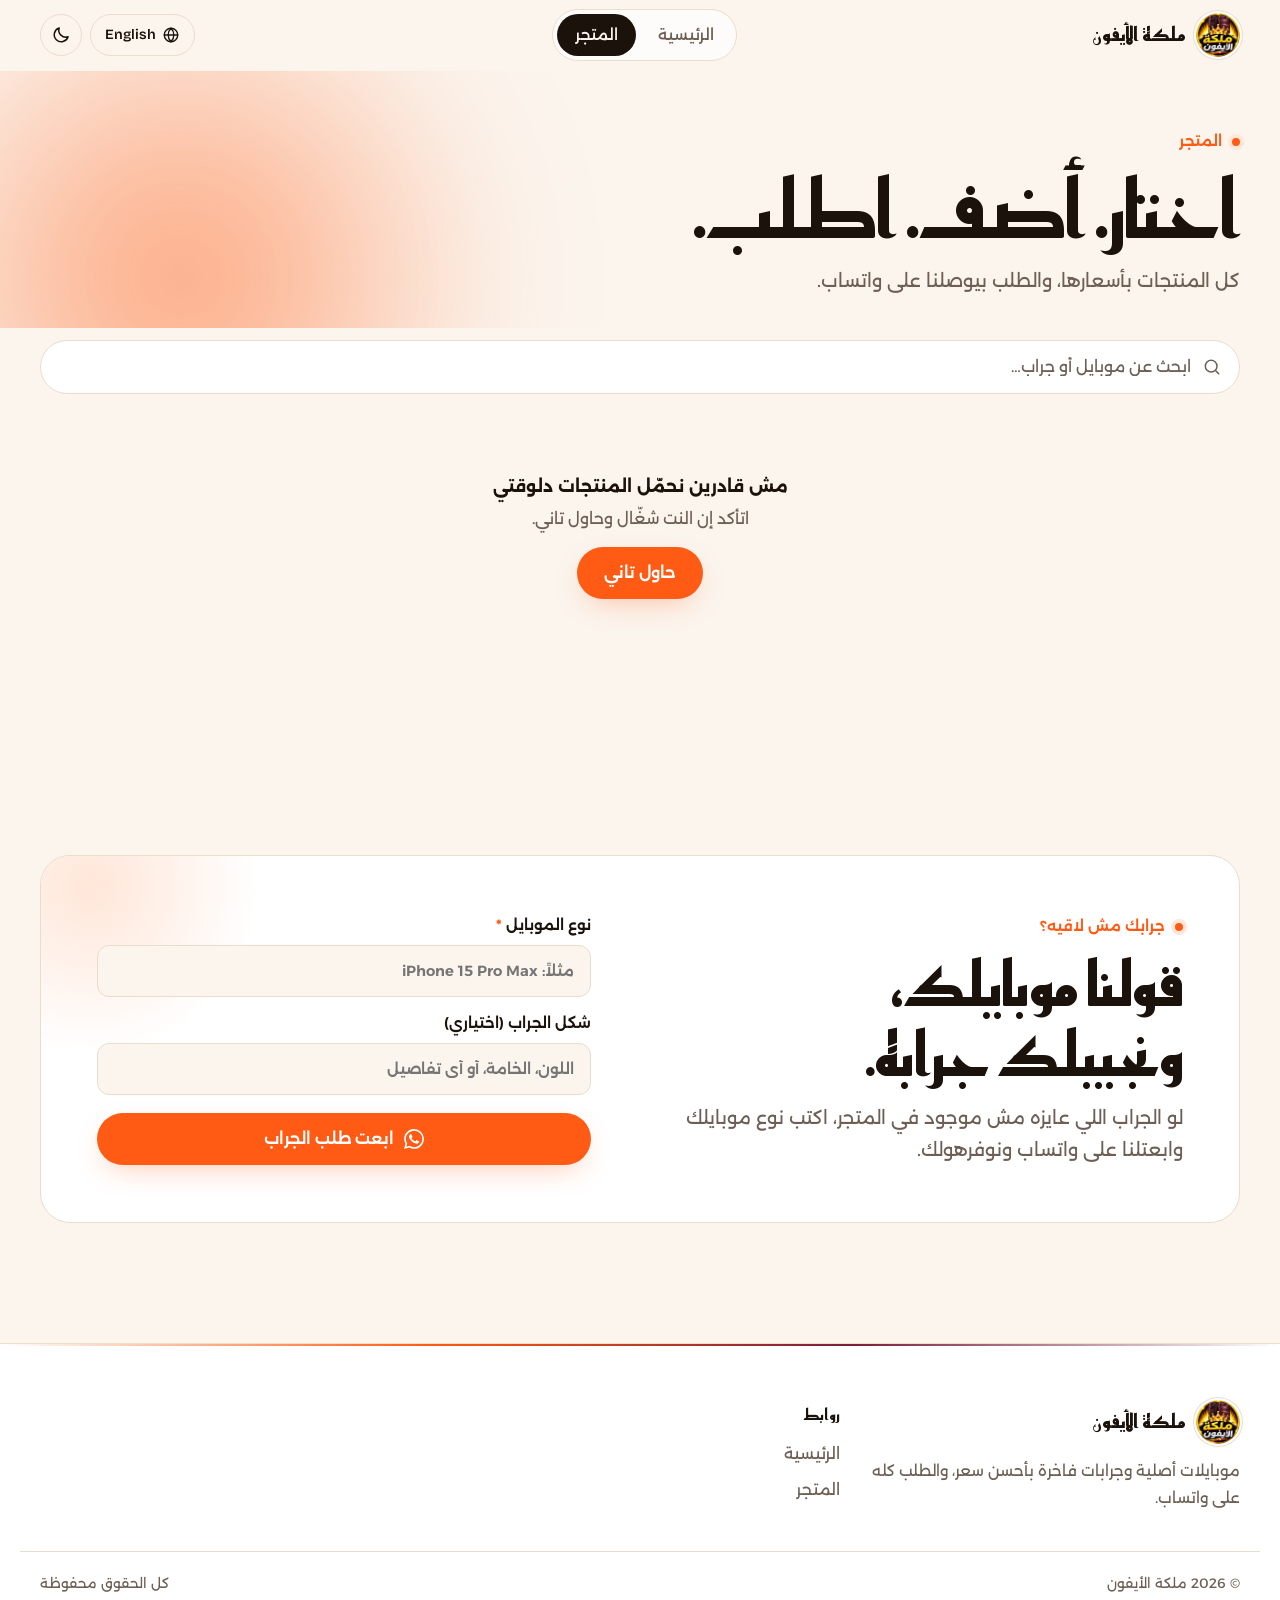
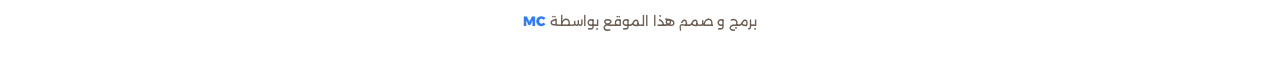
==== commit 59fc20b4: "V8" ====
--- a/main.html
+++ b/main.html
@@ -23,6 +23,7 @@
 <link rel="stylesheet" href="core/one.css">
 <link rel="stylesheet" href="main/main.css">
 <script src="core/config.js" defer></script>
+<script src="core/lists.js" defer></script>
 <script src="core/one.js" defer></script>
 <script src="main/main.js" defer></script>
 </head>
@@ -89,7 +90,11 @@
     <div class="sheet-head"><h2 id="cartHead" data-t="cartHead">طلبك</h2><button class="close" type="button" data-close data-t-al="close" aria-label="إغلاق"><svg viewBox="0 0 24 24" width="18" height="18" fill="none" stroke="currentColor" stroke-width="2" stroke-linecap="round" aria-hidden="true"><path d="M6 6l12 12M18 6L6 18"/></svg></button></div>
     <div class="sheet-body">
       <div class="lines" id="cartLines"></div>
-      <div class="total"><span data-t="total">الإجمالي</span><span class="v" id="cartTotal"></span></div>
+      <div class="sums">
+        <div class="sum-r"><span data-t="subTotal">المنتجات</span><span id="cartSub"></span></div>
+        <div class="sum-r" id="shipRow"><span data-t="shipFee">الشحن</span><span id="cartShip"></span></div>
+        <div class="total"><span data-t="grand">الإجمالي</span><span class="v" id="cartTotal"></span></div>
+      </div>
       <p class="note-s" id="cartNote" hidden></p>
       <form class="form" id="orderForm" novalidate>
         <p class="req-hint" data-t="reqHint">الحقول اللي عليها * لازم تتملى.</p>
@@ -102,6 +107,18 @@
           <span class="hint" data-t="fPhoneHint">رقم غير رقم الواتساب اللي هتبعت منه، عشان لو مقدرناش نوصلك.</span>
           <span class="err" id="fPhoneErr" data-t="fPhoneErr" hidden>اكتب رقم موبايل صحيح.</span>
         </label>
+        <fieldset class="method" id="fMethod">
+          <legend><span data-t="fMethod">طريقة الاستلام</span> <b class="star" aria-hidden="true">*</b></legend>
+          <div class="seg">
+            <label class="seg-o" id="mDelWrap"><input type="radio" name="method" value="delivery" checked><span class="seg-b"><svg viewBox="0 0 24 24" width="22" height="22" fill="none" stroke="currentColor" stroke-width="1.8" stroke-linecap="round" stroke-linejoin="round" aria-hidden="true"><path d="M3 6h11v10H3zM14 9h4l3 3.5V16h-7"/><circle cx="7" cy="17.5" r="1.8"/><circle cx="17.5" cy="17.5" r="1.8"/></svg><b data-t="mDel">توصيل</b><small data-t="mDelS">لحد باب البيت</small></span></label>
+            <label class="seg-o" id="mPickWrap"><input type="radio" name="method" value="pickup"><span class="seg-b"><svg viewBox="0 0 24 24" width="22" height="22" fill="none" stroke="currentColor" stroke-width="1.8" stroke-linecap="round" stroke-linejoin="round" aria-hidden="true"><path d="M4 9l1.5-5h13L20 9M4 9v11h16V9M4 9h16M9 20v-6h6v6"/></svg><b data-t="mPick">استلام من المحل</b><small data-t="mPickS">من غير مصاريف شحن</small></span></label>
+          </div>
+        </fieldset>
+        <label id="fGovWrap"><span><span data-t="fGov">المحافظة</span> <b class="star" aria-hidden="true">*</b></span>
+          <select id="fGov" name="gov" required aria-required="true"></select>
+          <span class="err" id="fGovErr" data-t="fGovErr" hidden>اختار المحافظة.</span>
+        </label>
+        <div class="pick-info" id="pickInfo" hidden></div>
         <label id="fAddrWrap"><span><span data-t="fAddr">العنوان</span> <b class="star" aria-hidden="true">*</b></span>
           <input id="fAddr" name="address" type="text" autocomplete="street-address" maxlength="200" required aria-required="true">
           <span class="err" id="fAddrErr" data-t="fAddrErr" hidden>اكتب عنوانك بالتفصيل.</span>
@@ -113,7 +130,7 @@
     </div>
     <div class="sheet-foot">
       <button class="btn btn-main btn-block" type="button" id="sendOrder">
-        <svg viewBox="0 0 24 24" width="20" height="20" fill="currentColor" aria-hidden="true"><path d="M12.04 2a9.9 9.9 0 0 0-8.5 14.9L2 22l5.25-1.38A9.9 9.9 0 1 0 12.04 2zm5.8 14.1c-.25.7-1.45 1.33-2 1.4-.52.07-1.17.1-1.88-.12a17 17 0 0 1-1.7-.63c-3-1.3-4.95-4.32-5.1-4.52-.15-.2-1.2-1.6-1.2-3.04 0-1.45.76-2.16 1.03-2.45.27-.3.6-.37.8-.37h.58c.18 0 .43-.07.67.5.25.6.84 2.06.92 2.2.07.15.12.32.02.52-.1.2-.15.32-.3.5l-.45.52c-.15.15-.3.31-.13.6.17.3.77 1.27 1.65 2.05 1.13 1 2.08 1.32 2.38 1.47.3.15.47.12.65-.07.17-.2.75-.87.95-1.17.2-.3.4-.25.67-.15.27.1 1.72.8 2.02.96.3.15.5.22.57.35.07.12.07.7-.18 1.4z"/></svg>
+        <svg viewBox="0 0 24 24" width="20" height="20" fill="currentColor" aria-hidden="true"><path d="M17.472 14.382c-.297-.149-1.758-.867-2.03-.967-.273-.099-.471-.148-.67.15-.197.297-.767.966-.94 1.164-.173.199-.347.223-.644.075-.297-.15-1.255-.463-2.39-1.475-.883-.788-1.48-1.761-1.653-2.059-.173-.297-.018-.458.13-.606.134-.133.298-.347.446-.52.149-.174.198-.298.298-.497.099-.198.05-.371-.025-.52-.075-.149-.669-1.612-.916-2.207-.242-.579-.487-.5-.669-.51-.173-.008-.371-.01-.57-.01-.198 0-.52.074-.792.372-.272.297-1.04 1.016-1.04 2.479 0 1.462 1.065 2.875 1.213 3.074.149.198 2.096 3.2 5.077 4.487.709.306 1.262.489 1.694.625.712.227 1.36.195 1.871.118.571-.085 1.758-.719 2.006-1.413.248-.694.248-1.289.173-1.413-.074-.124-.272-.198-.57-.347m-5.421 7.403h-.004a9.87 9.87 0 0 1-5.031-1.378l-.361-.214-3.741.982.998-3.648-.235-.374a9.86 9.86 0 0 1-1.51-5.26c.001-5.45 4.436-9.884 9.888-9.884 2.64 0 5.122 1.03 6.988 2.898a9.825 9.825 0 0 1 2.893 6.994c-.003 5.45-4.437 9.884-9.885 9.884m8.413-18.297A11.815 11.815 0 0 0 12.05 0C5.495 0 .16 5.335.157 11.892c0 2.096.547 4.142 1.588 5.945L.057 24l6.305-1.654a11.882 11.882 0 0 0 5.683 1.448h.005c6.554 0 11.89-5.335 11.893-11.893a11.821 11.821 0 0 0-3.48-8.413z"/></svg>
         <span data-t="send">إرسال الطلب على واتساب</span>
       </button>
       <button class="btn btn-ghost btn-block" type="button" id="clearCart" data-t="clear">تفريغ السلة</button>
--- a/main/main.css
+++ b/main/main.css
@@ -225,3 +225,26 @@
 .pd-th{flex:none;width:64px;height:64px;border-radius:14px;overflow:hidden;border:2px solid var(--line);background:var(--surface-2);padding:0;transition:border-color .2s,transform .2s}
 .pd-th img{width:100%;height:100%;object-fit:cover}
 .pd-th[aria-pressed="true"]{border-color:var(--brand);transform:translateY(-2px)}
+.method{border:0;padding:0;margin:0;display:flex;flex-direction:column;gap:8px;min-width:0}
+.method legend{font-size:.9rem;font-weight:600;padding:0;margin-bottom:8px}
+.seg{display:grid;grid-template-columns:repeat(auto-fit,minmax(140px,1fr));gap:10px}
+.seg-o{position:relative;cursor:pointer}
+.seg-o input{position:absolute;opacity:0;inset:0;margin:0;cursor:pointer}
+.seg-b{display:flex;flex-direction:column;align-items:flex-start;gap:4px;padding:14px;border-radius:16px;border:1.5px solid var(--line);background:var(--surface);transition:border-color .2s,background .2s,box-shadow .2s}
+.seg-b svg{color:var(--ink-2);margin-bottom:4px}
+.seg-b b{font-size:.95rem}
+.seg-b small{font-size:.78rem;font-weight:400;color:var(--ink-2)}
+.seg-o input:checked+.seg-b{border-color:var(--brand);background:color-mix(in srgb,var(--brand) 9%,var(--surface));box-shadow:0 0 0 3px color-mix(in srgb,var(--brand) 16%,transparent)}
+.seg-o input:checked+.seg-b svg{color:var(--brand)}
+.seg-o input:focus-visible+.seg-b{outline:2px solid var(--brand);outline-offset:2px}
+.form select{width:100%;min-height:48px;padding:0 14px;border-radius:var(--r-s);border:1px solid var(--line);background:var(--bg);color:var(--ink);font:inherit;font-weight:500;outline:none}
+.form select:focus{border-color:var(--brand)}
+.form select.bad{border-color:var(--danger);box-shadow:0 0 0 3px color-mix(in srgb,var(--danger) 18%,transparent)}
+.pick-info{display:flex;flex-direction:column;gap:4px;padding:14px;border-radius:14px;background:color-mix(in srgb,var(--brand) 8%,var(--surface));border:1px dashed color-mix(in srgb,var(--brand) 40%,var(--line));font-size:.88rem;color:var(--ink-2)}
+.pick-info b{color:var(--ink);font-size:.92rem}
+.sums{display:flex;flex-direction:column;gap:8px;padding:14px 0;border-top:1px solid var(--line)}
+.sum-r{display:flex;justify-content:space-between;font-size:.92rem;color:var(--ink-2)}
+.sum-r span:last-child{color:var(--ink);font-weight:600;font-variant-numeric:tabular-nums}
+.sums .total{padding-top:8px;border-top:1px dashed var(--line)}
+.chip-ic{margin-inline-end:8px;flex:none;color:var(--brand)}
+.chip[aria-pressed="true"] .chip-ic{color:inherit}
